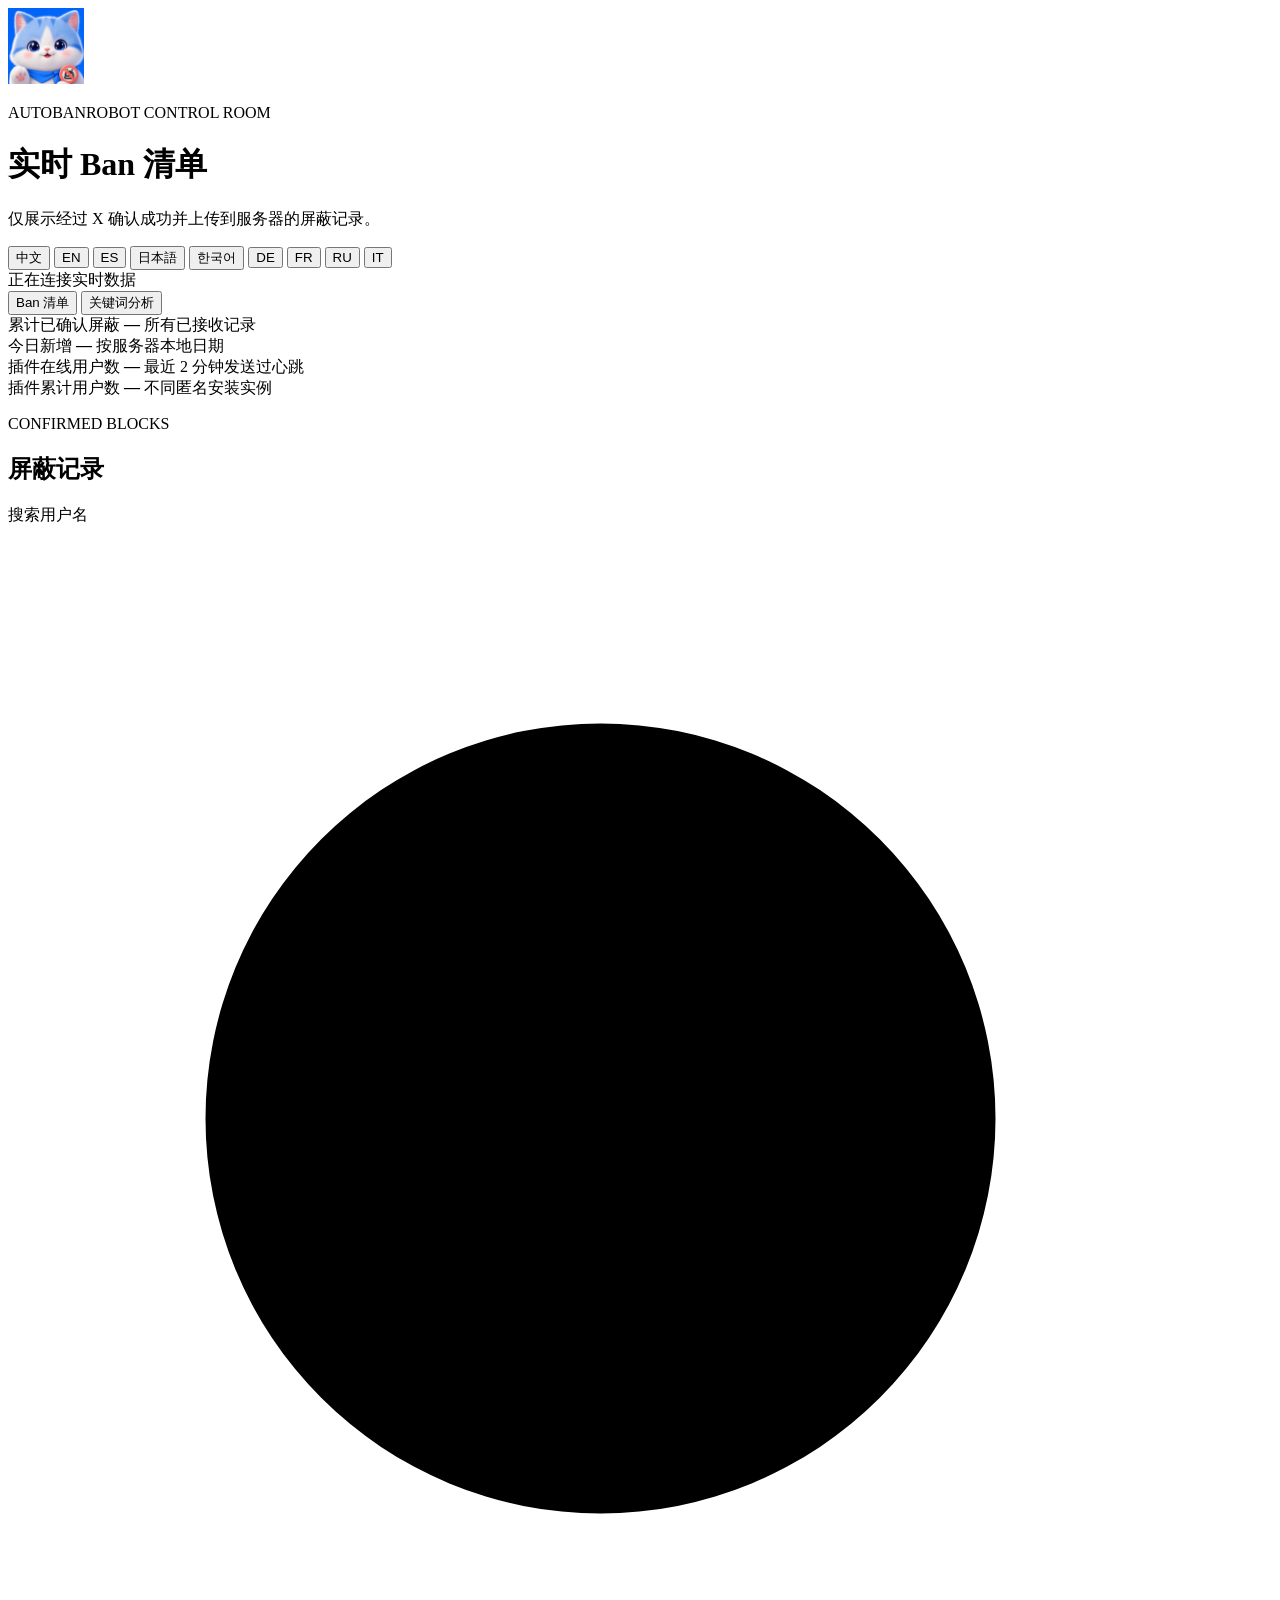
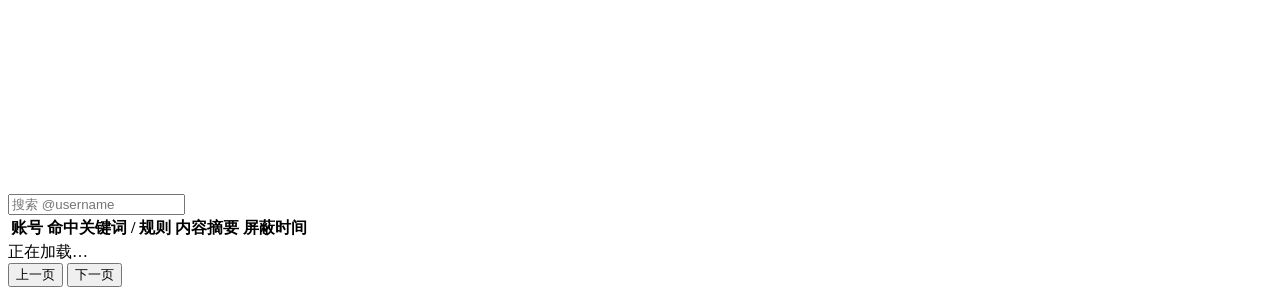
==== server/src/main/resources/static/index.html @ c9850867 "feat: rank keyword hits and spam mentions" ====
<!doctype html>
<html lang="zh-CN">
<head>
  <meta charset="utf-8">
  <meta name="viewport" content="width=device-width, initial-scale=1">
  <meta name="color-scheme" content="light">
  <title>AutoBanRobot · Ban 清单</title>
  <link rel="icon" type="image/png" href="/icon.png">
  <link rel="apple-touch-icon" href="/icon.png">
  <link rel="stylesheet" href="/styles.css">
</head>
<body>
  <main class="shell">
    <header class="hero">
      <div class="brand">
        <img src="/icon.png" alt="" width="76" height="76">
        <div>
          <p class="eyebrow">AUTOBANROBOT CONTROL ROOM</p>
          <h1 data-i18n="heroTitle">实时 Ban 清单</h1>
          <p class="subtitle" data-i18n="subtitle">仅展示经过 X 确认成功并上传到服务器的屏蔽记录。</p>
        </div>
      </div>
      <div class="hero-actions">
        <nav class="language-switcher" aria-label="Language">
          <button type="button" data-lang="zh-CN">中文</button>
          <button type="button" data-lang="en">EN</button>
          <button type="button" data-lang="es">ES</button>
          <button type="button" data-lang="ja">日本語</button>
          <button type="button" data-lang="ko">한국어</button>
          <button type="button" data-lang="de">DE</button>
          <button type="button" data-lang="fr">FR</button>
          <button type="button" data-lang="ru">RU</button>
          <button type="button" data-lang="it">IT</button>
        </nav>
        <div class="connection" id="connection">
          <span class="connection-dot"></span>
          <span id="connectionText" data-i18n="connecting">正在连接实时数据</span>
        </div>
      </div>
    </header>

    <nav class="page-tabs" aria-label="页面">
      <button class="page-tab active" type="button" data-page="bans" data-i18n="banTab">Ban 清单</button>
      <button class="page-tab" type="button" data-page="keywords" data-i18n="keywordTab">关键词分析</button>
    </nav>

    <section class="metrics" aria-label="统计">
      <article class="metric-card">
        <span class="metric-label" data-i18n="confirmedTotal">累计已确认屏蔽</span>
        <strong id="totalCount">—</strong>
        <span class="metric-note" data-i18n="allRecords">所有已接收记录</span>
      </article>
      <article class="metric-card accent">
        <span class="metric-label" data-i18n="todayAdded">今日新增</span>
        <strong id="todayCount">—</strong>
        <span class="metric-note" data-i18n="serverDate">按服务器本地日期</span>
      </article>
      <article class="metric-card">
        <span class="metric-label" data-i18n="onlineUsers">插件在线用户数</span>
        <strong id="onlineUsers">—</strong>
        <span class="metric-note" data-i18n="onlineWindow">最近 2 分钟发送过心跳</span>
      </article>
      <article class="metric-card">
        <span class="metric-label" data-i18n="cumulativeUsers">插件累计用户数</span>
        <strong id="cumulativeUsers">—</strong>
        <span class="metric-note" data-i18n="anonymousInstalls">不同匿名安装实例</span>
      </article>
    </section>

    <section class="panel page-view" id="bansPage">
      <div class="toolbar">
        <div>
          <p class="section-kicker">CONFIRMED BLOCKS</p>
          <h2 data-i18n="blockRecords">屏蔽记录</h2>
        </div>
        <label class="search">
          <span class="sr-only" data-i18n="searchLabel">搜索用户名</span>
          <svg aria-hidden="true" viewBox="0 0 24 24">
            <path d="m21 21-4.35-4.35m2.1-5.4a7.5 7.5 0 1 1-15 0 7.5 7.5 0 0 1 15 0Z"/>
          </svg>
          <input id="searchInput" type="search" placeholder="搜索 @username" data-i18n-placeholder="searchPlaceholder">
        </label>
      </div>

      <div class="table-wrap">
        <table class="ban-table">
          <thead>
            <tr>
              <th data-i18n="account">账号</th>
              <th data-i18n="matchedRule">命中关键词 / 规则</th>
              <th data-i18n="contentSummary">内容摘要</th>
              <th data-i18n="blockedAt">屏蔽时间</th>
            </tr>
          </thead>
          <tbody id="banRows"></tbody>
        </table>
        <div class="empty" id="emptyState" hidden>
          <div class="empty-icon">🐾</div>
          <h3 data-i18n="noBlocks">暂时没有屏蔽记录</h3>
          <p data-i18n="noBlocksHint">插件确认 Ban 成功后，新记录会实时出现在这里。</p>
        </div>
      </div>

      <footer class="pager">
        <span id="rangeText">正在加载…</span>
        <div>
          <button id="prevButton" type="button" data-i18n="previous">上一页</button>
          <button id="nextButton" type="button" data-i18n="next">下一页</button>
        </div>
      </footer>
    </section>

    <section class="panel page-view" id="keywordsPage" hidden>
      <div class="analytics-section">
        <div class="toolbar">
          <div>
            <p class="section-kicker">SYNC PREVIEW</p>
            <h2 data-i18n="syncPreview">可同步热门关键词</h2>
          </div>
          <p class="ranking-note" data-i18n="syncPreviewNote">插件“加载热门关键词”将获取以下内容</p>
        </div>
        <div class="table-wrap analytics-table">
          <table>
            <thead>
              <tr>
                <th data-i18n="rank">排名</th>
                <th data-i18n="syncTerm">同步屏蔽词</th>
                <th data-i18n="source">来源</th>
                <th data-i18n="count">次数</th>
              </tr>
            </thead>
            <tbody id="popularRows"></tbody>
          </table>
          <div class="empty" id="popularEmpty" hidden>
            <div class="empty-icon">📥</div>
            <h3 data-i18n="noPopularTerms">暂无可同步内容</h3>
          </div>
        </div>
      </div>

      <div class="analytics-section">
        <div class="toolbar">
          <div>
            <p class="section-kicker">KEYWORD HITS</p>
            <h2 data-i18n="keywordRanking">关键词命中排行</h2>
          </div>
          <p class="ranking-note" data-i18n="rankingNote">按命中次数排序，数据随 Ban 记录实时更新</p>
        </div>
        <div class="table-wrap analytics-table">
          <table>
            <thead>
              <tr>
                <th data-i18n="rank">排名</th>
                <th data-i18n="keyword">关键词</th>
                <th data-i18n="hitCount">命中次数</th>
              </tr>
            </thead>
            <tbody id="keywordRows"></tbody>
          </table>
          <div class="empty" id="keywordEmpty" hidden>
            <div class="empty-icon">🔎</div>
            <h3 data-i18n="noKeywords">暂无关键词统计</h3>
            <p data-i18n="noKeywordsHint">关键词命中并完成 Ban 后会自动生成排名。</p>
          </div>
        </div>
      </div>

      <div class="analytics-section">
        <div class="toolbar">
          <div>
            <p class="section-kicker">MENTION INTELLIGENCE</p>
            <h2 data-i18n="mentionRanking">@账号提及排行</h2>
          </div>
          <p class="ranking-note" data-i18n="mentionNote">统计已 Ban 垃圾内容中出现的 @账号</p>
        </div>
        <div class="table-wrap analytics-table">
          <table>
            <thead>
              <tr>
                <th data-i18n="rank">排名</th>
                <th data-i18n="mentionedAccount">被提及账号</th>
                <th data-i18n="mentionCount">提及次数</th>
              </tr>
            </thead>
            <tbody id="mentionRows"></tbody>
          </table>
          <div class="empty" id="mentionEmpty" hidden>
            <div class="empty-icon">＠</div>
            <h3 data-i18n="noMentions">暂无 @账号统计</h3>
          </div>
        </div>
      </div>
    </section>
  </main>

  <template id="rowTemplate">
    <tr>
      <td>
        <a class="account" target="_blank" rel="noreferrer">
          <span class="avatar" aria-hidden="true"></span>
          <span>
            <strong class="display-name"></strong>
            <small class="username"></small>
          </span>
        </a>
      </td>
      <td><span class="reason"></span></td>
      <td><span class="content"></span></td>
      <td><time class="blocked-at"></time></td>
    </tr>
  </template>

  <template id="keywordRowTemplate">
    <tr>
      <td><span class="rank"></span></td>
      <td><strong class="keyword"></strong></td>
      <td><span class="hit-count ranking-number"></span></td>
    </tr>
  </template>

  <template id="popularRowTemplate">
    <tr>
      <td><span class="rank"></span></td>
      <td><strong class="term"></strong></td>
      <td><span class="source"></span></td>
      <td><span class="count ranking-number"></span></td>
    </tr>
  </template>

  <template id="mentionRowTemplate">
    <tr>
      <td><span class="rank"></span></td>
      <td>
        <a class="mentioned-account" target="_blank" rel="noreferrer"></a>
      </td>
      <td><span class="mention-count ranking-number"></span></td>
    </tr>
  </template>

  <script src="/app.js" defer></script>
</body>
</html>
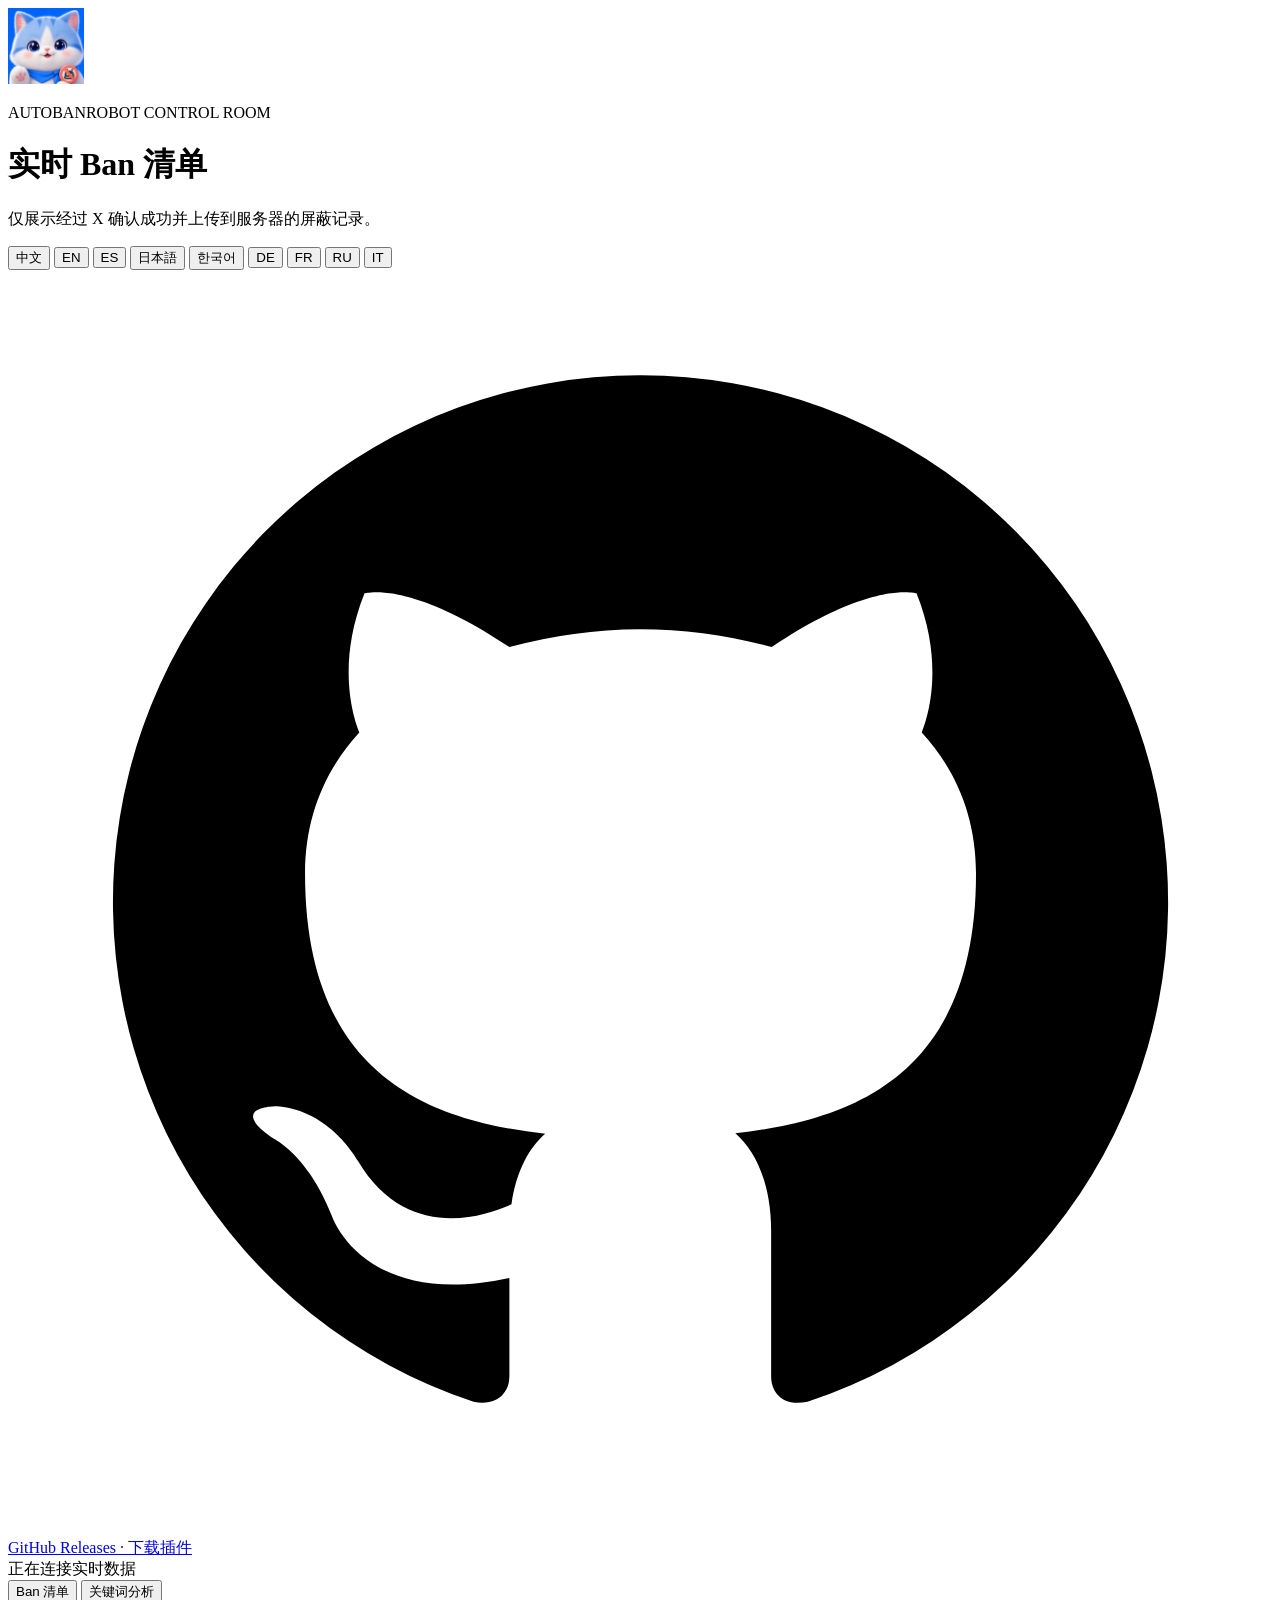
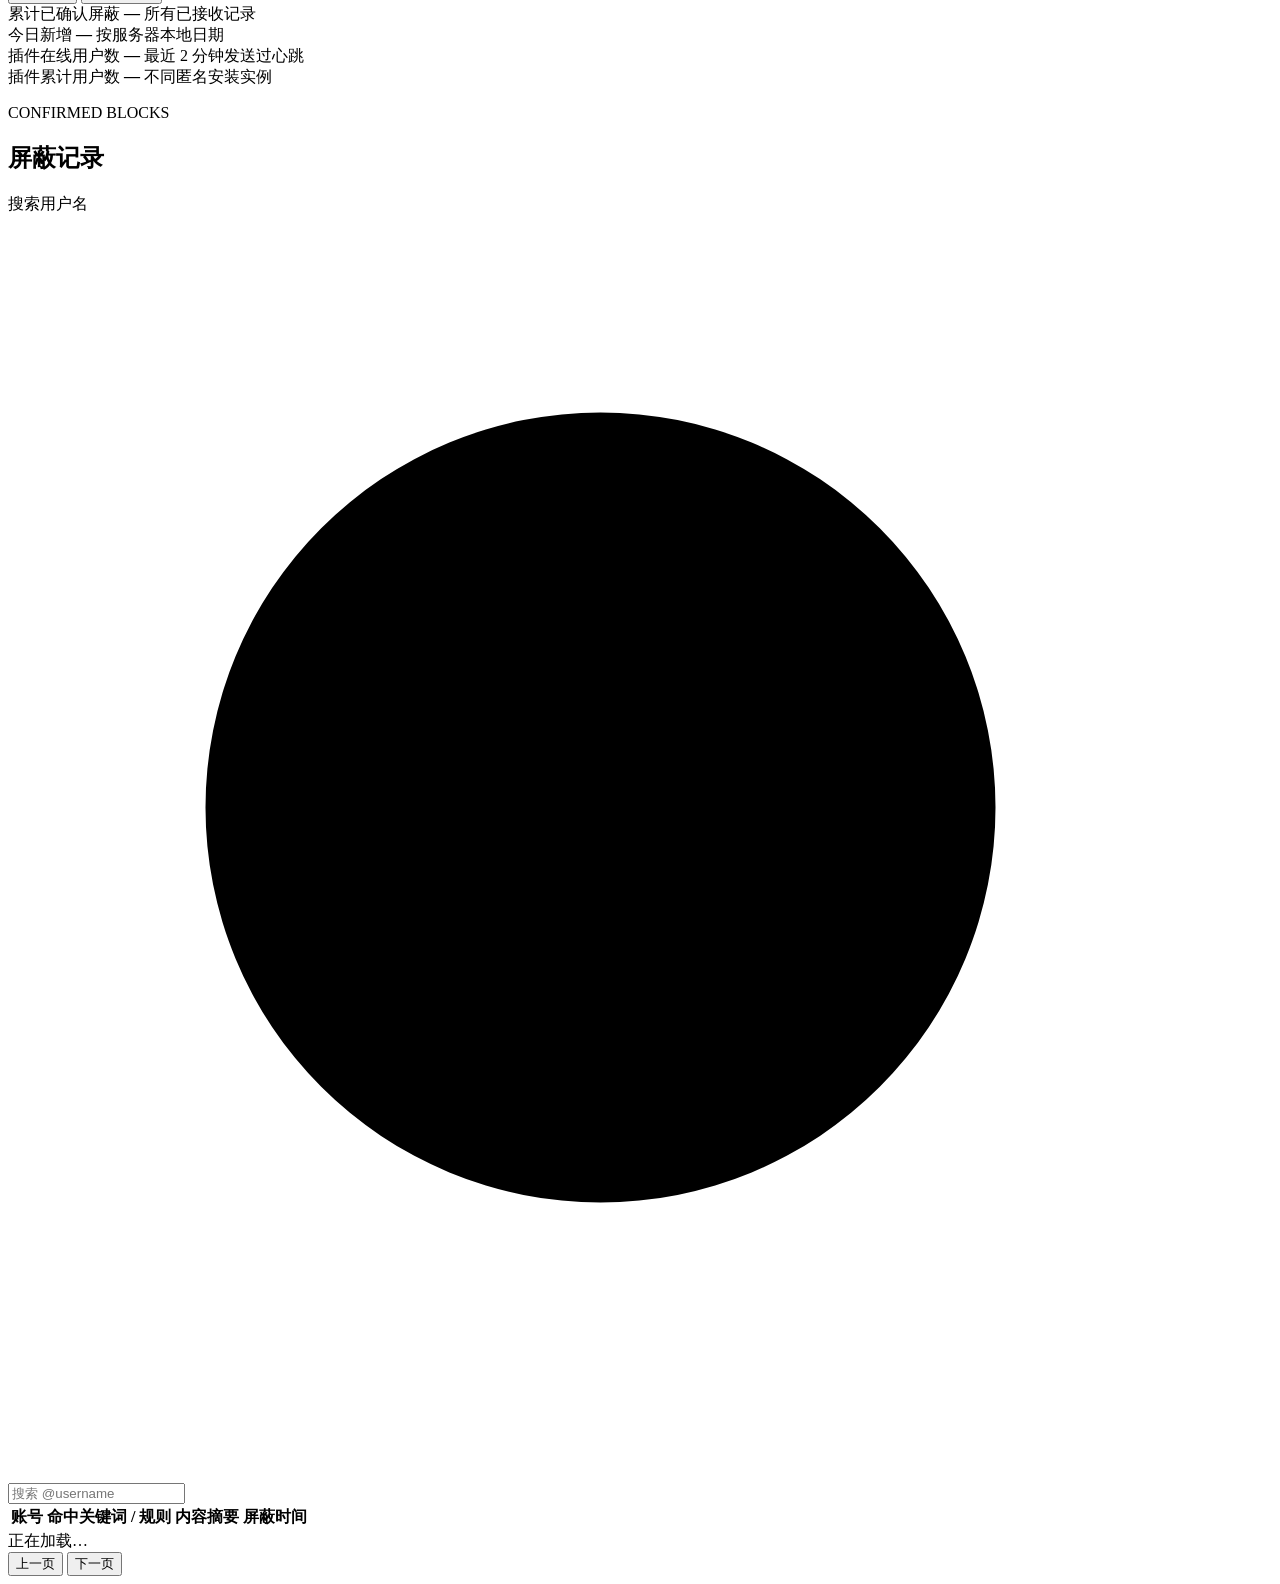
==== commit 6e73b187: "feat: link dashboard to plugin releases" ====
--- a/server/src/main/resources/static/index.html
+++ b/server/src/main/resources/static/index.html
@@ -32,9 +32,22 @@
           <button type="button" data-lang="ru">RU</button>
           <button type="button" data-lang="it">IT</button>
         </nav>
-        <div class="connection" id="connection">
-          <span class="connection-dot"></span>
-          <span id="connectionText" data-i18n="connecting">正在连接实时数据</span>
+        <div class="hero-status-row">
+          <a
+            class="release-link"
+            href="https://github.com/serenamustrich/autobanrobot/releases/latest"
+            target="_blank"
+            rel="noreferrer"
+          >
+            <svg aria-hidden="true" viewBox="0 0 24 24">
+              <path d="M12 2a10 10 0 0 0-3.16 19.49c.5.09.68-.22.68-.48v-1.87c-2.78.6-3.37-1.18-3.37-1.18-.45-1.16-1.11-1.47-1.11-1.47-.91-.62.07-.61.07-.61 1 .07 1.53 1.03 1.53 1.03.9 1.53 2.35 1.09 2.92.83.09-.65.35-1.09.64-1.34-2.22-.25-4.56-1.11-4.56-4.94 0-1.09.39-1.98 1.03-2.68-.1-.25-.45-1.27.1-2.64 0 0 .84-.27 2.75 1.02A9.55 9.55 0 0 1 12 6.82c.85 0 1.7.12 2.5.34 1.91-1.29 2.75-1.02 2.75-1.02.55 1.37.2 2.39.1 2.64.64.7 1.03 1.59 1.03 2.68 0 3.84-2.34 4.68-4.57 4.93.36.31.68.92.68 1.85v2.77c0 .27.18.58.69.48A10 10 0 0 0 12 2Z"/>
+            </svg>
+            <span data-i18n="releaseLink">GitHub Releases · 下载插件</span>
+          </a>
+          <div class="connection" id="connection">
+            <span class="connection-dot"></span>
+            <span id="connectionText" data-i18n="connecting">正在连接实时数据</span>
+          </div>
         </div>
       </div>
     </header>
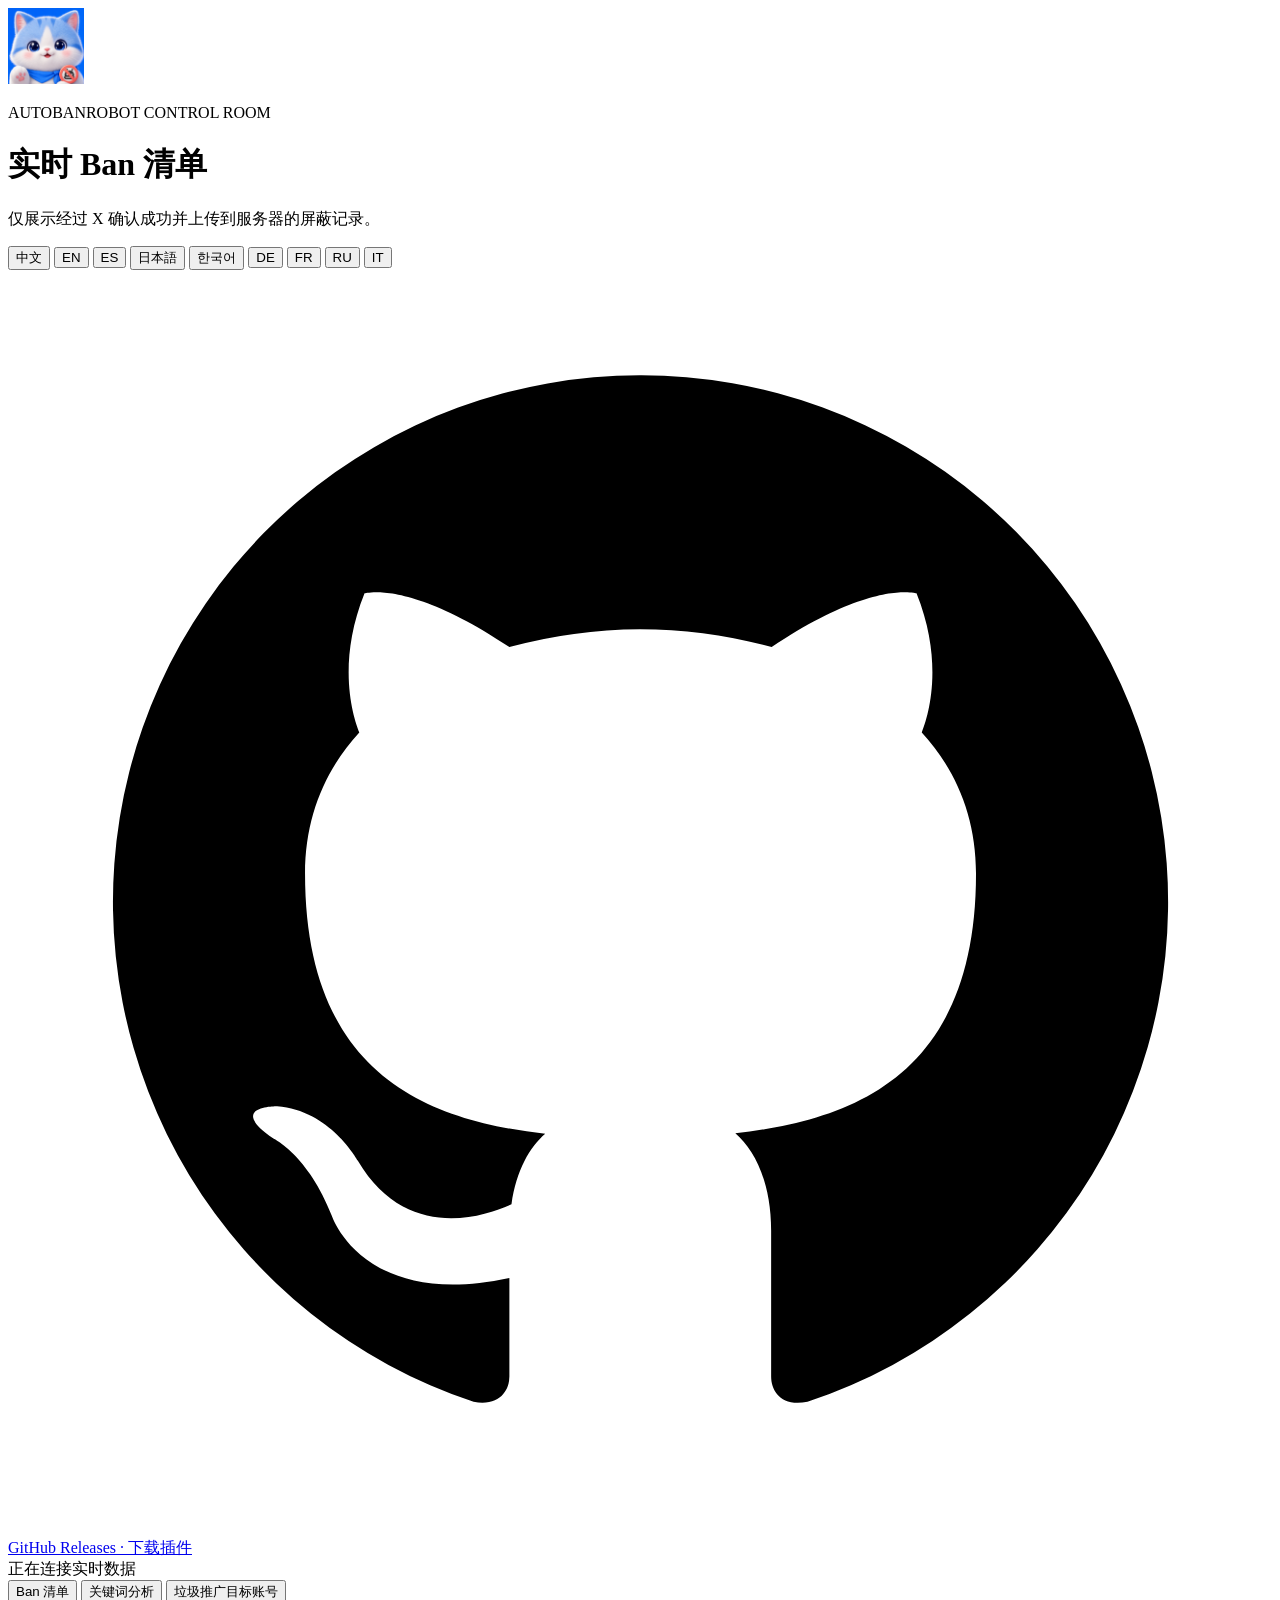
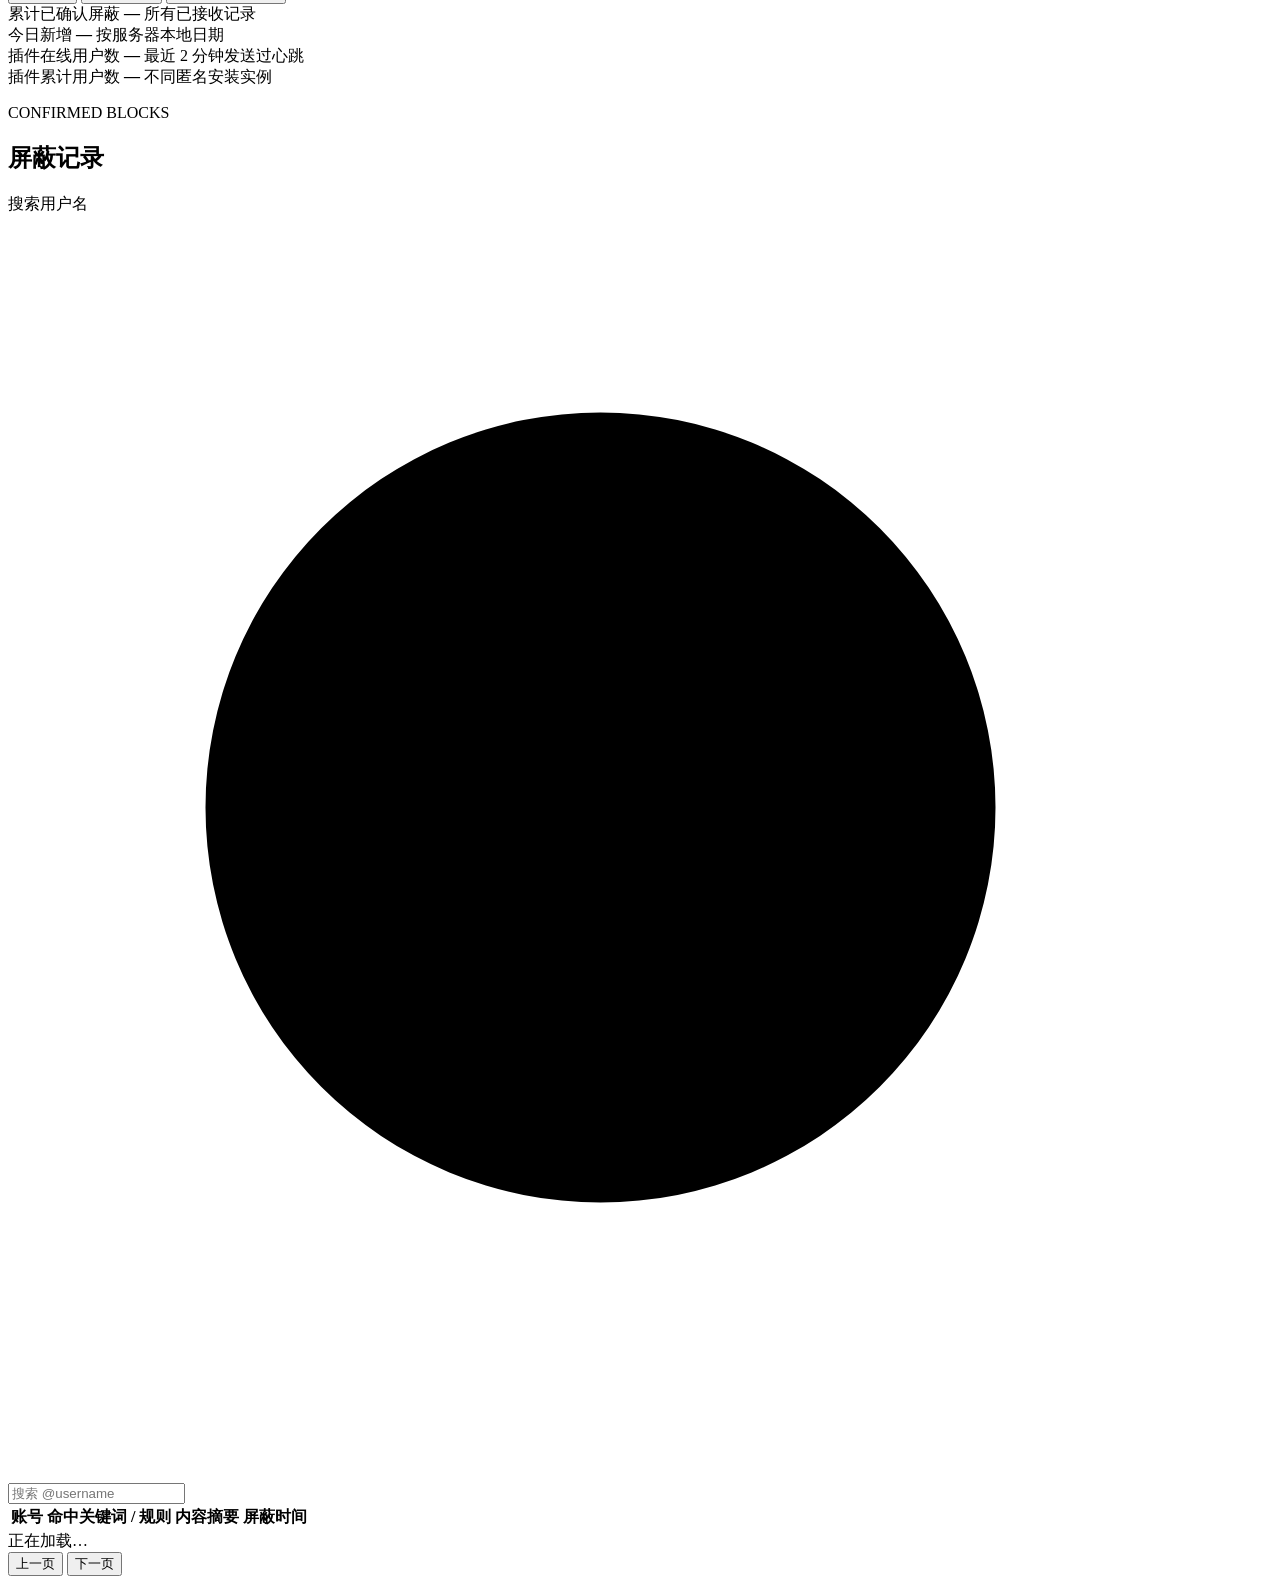
==== commit dca99be1: "feat: add promotion targets dashboard page" ====
--- a/server/src/main/resources/static/index.html
+++ b/server/src/main/resources/static/index.html
@@ -55,6 +55,7 @@
     <nav class="page-tabs" aria-label="页面">
       <button class="page-tab active" type="button" data-page="bans" data-i18n="banTab">Ban 清单</button>
       <button class="page-tab" type="button" data-page="keywords" data-i18n="keywordTab">关键词分析</button>
+      <button class="page-tab" type="button" data-page="targets" data-i18n="targetTab">垃圾推广目标账号</button>
     </nav>
 
     <section class="metrics" aria-label="统计">
@@ -178,6 +179,9 @@
         </div>
       </div>
 
+    </section>
+
+    <section class="panel page-view" id="targetsPage" hidden>
       <div class="analytics-section">
         <div class="toolbar">
           <div>
@@ -250,6 +254,19 @@
     </tr>
   </template>
 
+  <button
+    class="back-to-top"
+    id="backToTop"
+    type="button"
+    aria-label="回到顶部"
+    data-i18n-aria-label="backToTop"
+    hidden
+  >
+    <svg aria-hidden="true" viewBox="0 0 24 24">
+      <path d="m6 14 6-6 6 6"/>
+    </svg>
+  </button>
+
   <script src="/app.js" defer></script>
 </body>
 </html>
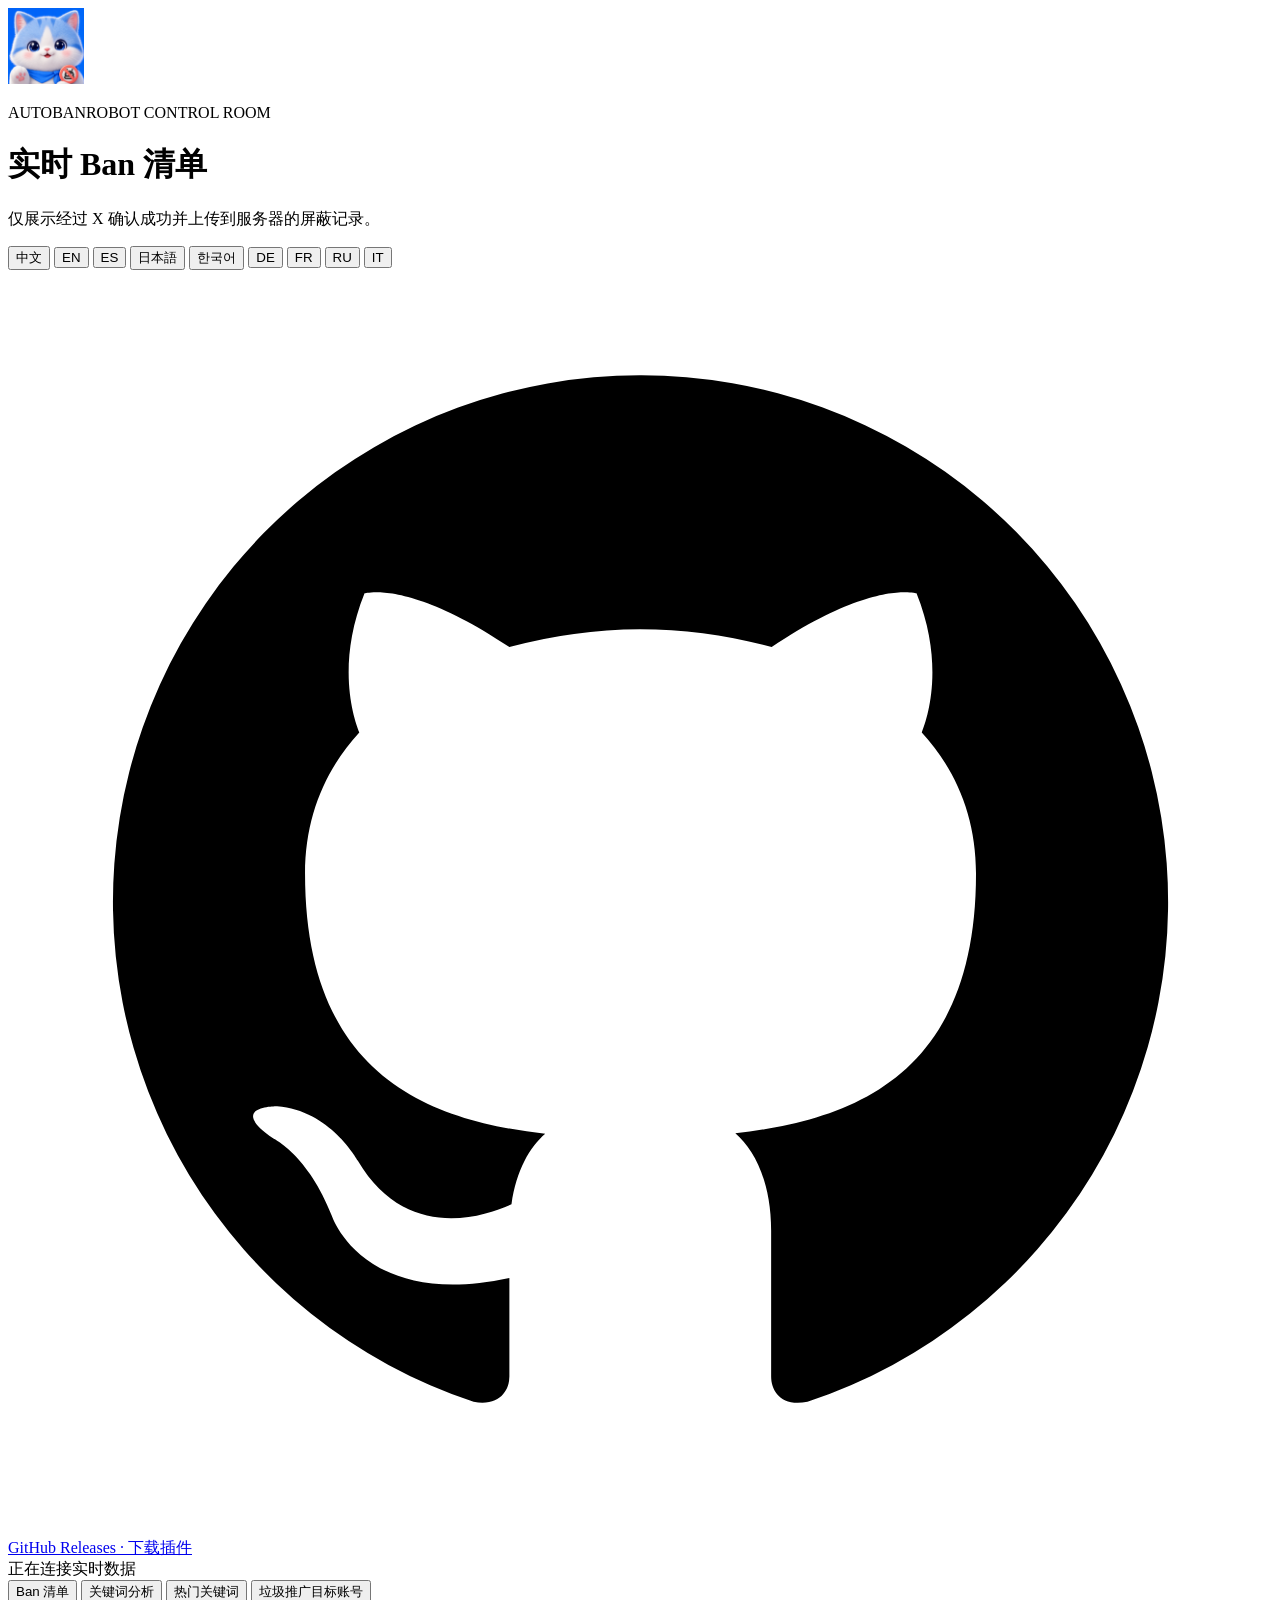
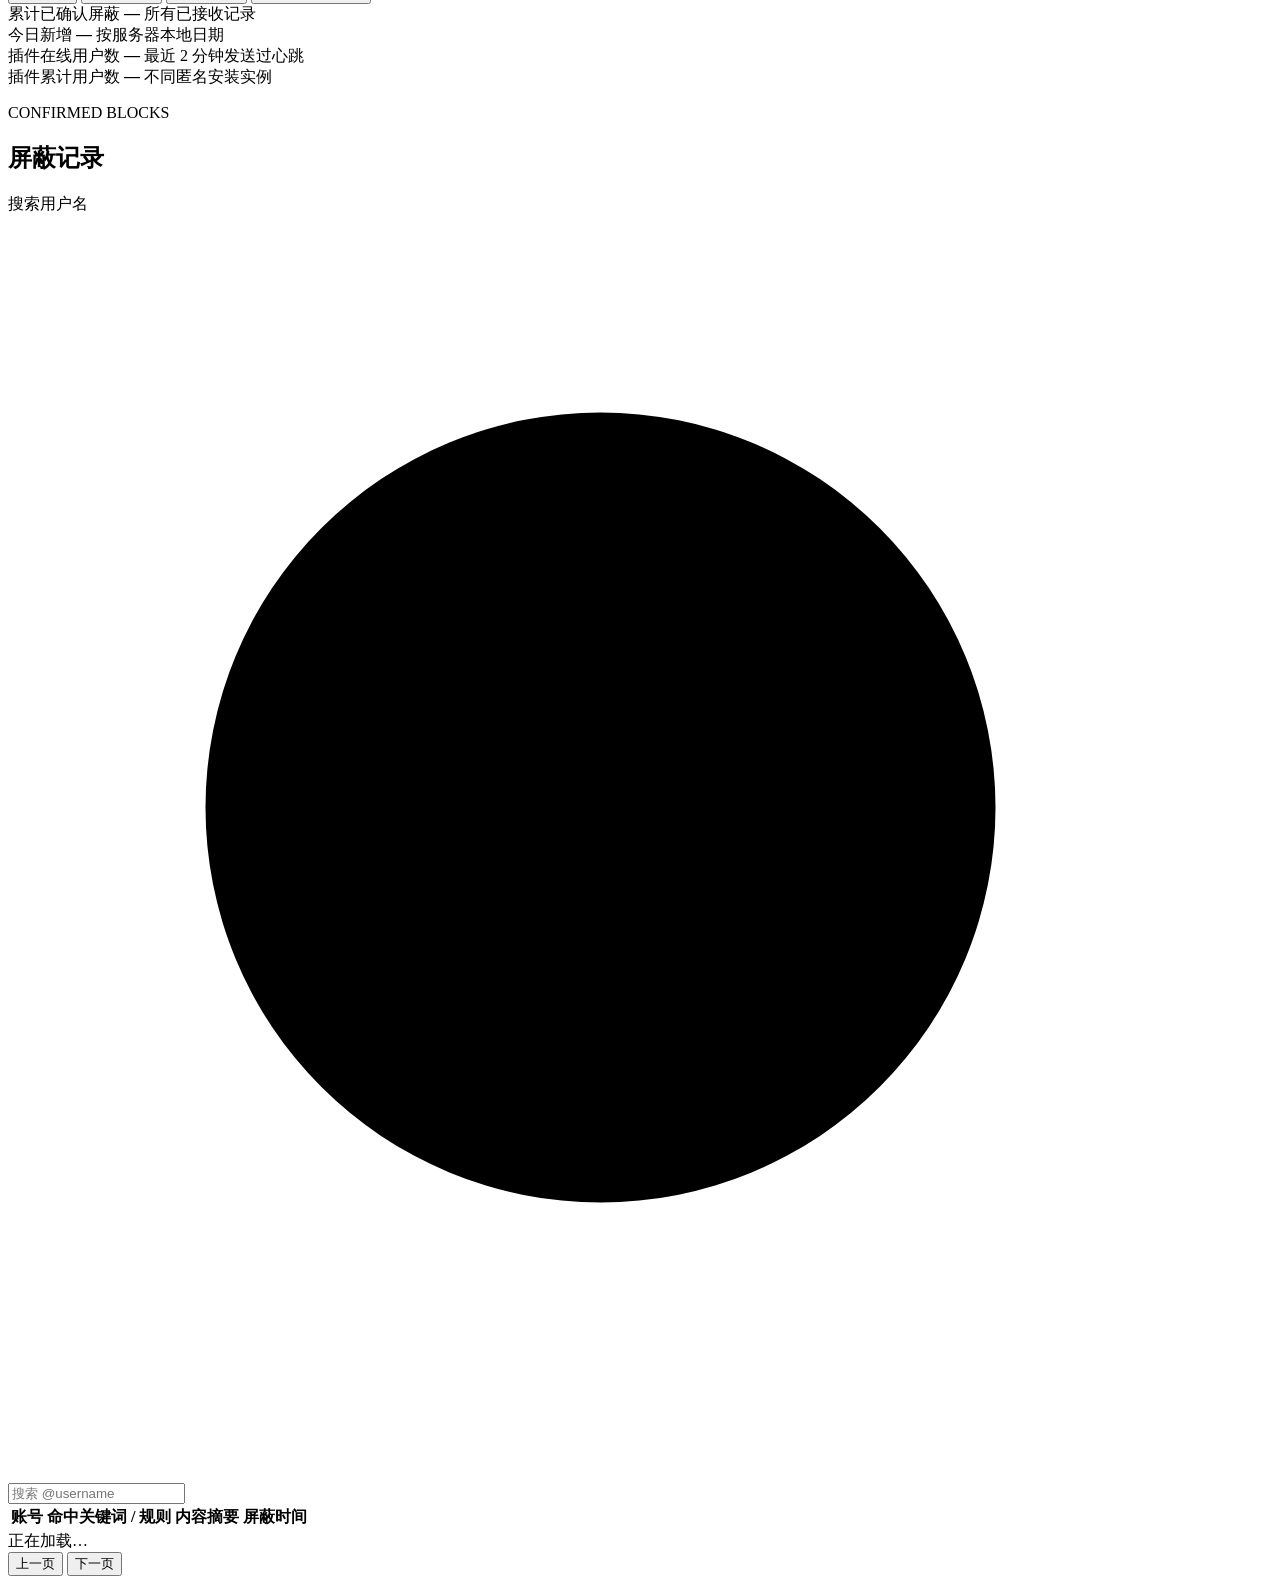
==== commit 741d4e03: "feat: separate popular keywords dashboard" ====
--- a/server/src/main/resources/static/index.html
+++ b/server/src/main/resources/static/index.html
@@ -55,6 +55,7 @@
     <nav class="page-tabs" aria-label="页面">
       <button class="page-tab active" type="button" data-page="bans" data-i18n="banTab">Ban 清单</button>
       <button class="page-tab" type="button" data-page="keywords" data-i18n="keywordTab">关键词分析</button>
+      <button class="page-tab" type="button" data-page="popular" data-i18n="popularTab">热门关键词</button>
       <button class="page-tab" type="button" data-page="targets" data-i18n="targetTab">垃圾推广目标账号</button>
     </nav>
 
@@ -128,6 +129,36 @@
       <div class="analytics-section">
         <div class="toolbar">
           <div>
+            <p class="section-kicker">KEYWORD HITS</p>
+            <h2 data-i18n="keywordRanking">关键词命中排行</h2>
+          </div>
+          <p class="ranking-note" data-i18n="rankingNote">按命中次数排序，数据随 Ban 记录实时更新</p>
+        </div>
+        <div class="table-wrap analytics-table">
+          <table>
+            <thead>
+              <tr>
+                <th data-i18n="rank">排名</th>
+                <th data-i18n="keyword">关键词</th>
+                <th data-i18n="hitCount">命中次数</th>
+              </tr>
+            </thead>
+            <tbody id="keywordRows"></tbody>
+          </table>
+          <div class="empty" id="keywordEmpty" hidden>
+            <div class="empty-icon">🔎</div>
+            <h3 data-i18n="noKeywords">暂无关键词统计</h3>
+            <p data-i18n="noKeywordsHint">关键词命中并完成 Ban 后会自动生成排名。</p>
+          </div>
+        </div>
+      </div>
+
+    </section>
+
+    <section class="panel page-view" id="popularPage" hidden>
+      <div class="analytics-section">
+        <div class="toolbar">
+          <div>
             <p class="section-kicker">SYNC PREVIEW</p>
             <h2 data-i18n="syncPreview">可同步热门关键词</h2>
           </div>
@@ -151,34 +182,6 @@
           </div>
         </div>
       </div>
-
-      <div class="analytics-section">
-        <div class="toolbar">
-          <div>
-            <p class="section-kicker">KEYWORD HITS</p>
-            <h2 data-i18n="keywordRanking">关键词命中排行</h2>
-          </div>
-          <p class="ranking-note" data-i18n="rankingNote">按命中次数排序，数据随 Ban 记录实时更新</p>
-        </div>
-        <div class="table-wrap analytics-table">
-          <table>
-            <thead>
-              <tr>
-                <th data-i18n="rank">排名</th>
-                <th data-i18n="keyword">关键词</th>
-                <th data-i18n="hitCount">命中次数</th>
-              </tr>
-            </thead>
-            <tbody id="keywordRows"></tbody>
-          </table>
-          <div class="empty" id="keywordEmpty" hidden>
-            <div class="empty-icon">🔎</div>
-            <h3 data-i18n="noKeywords">暂无关键词统计</h3>
-            <p data-i18n="noKeywordsHint">关键词命中并完成 Ban 后会自动生成排名。</p>
-          </div>
-        </div>
-      </div>
-
     </section>
 
     <section class="panel page-view" id="targetsPage" hidden>
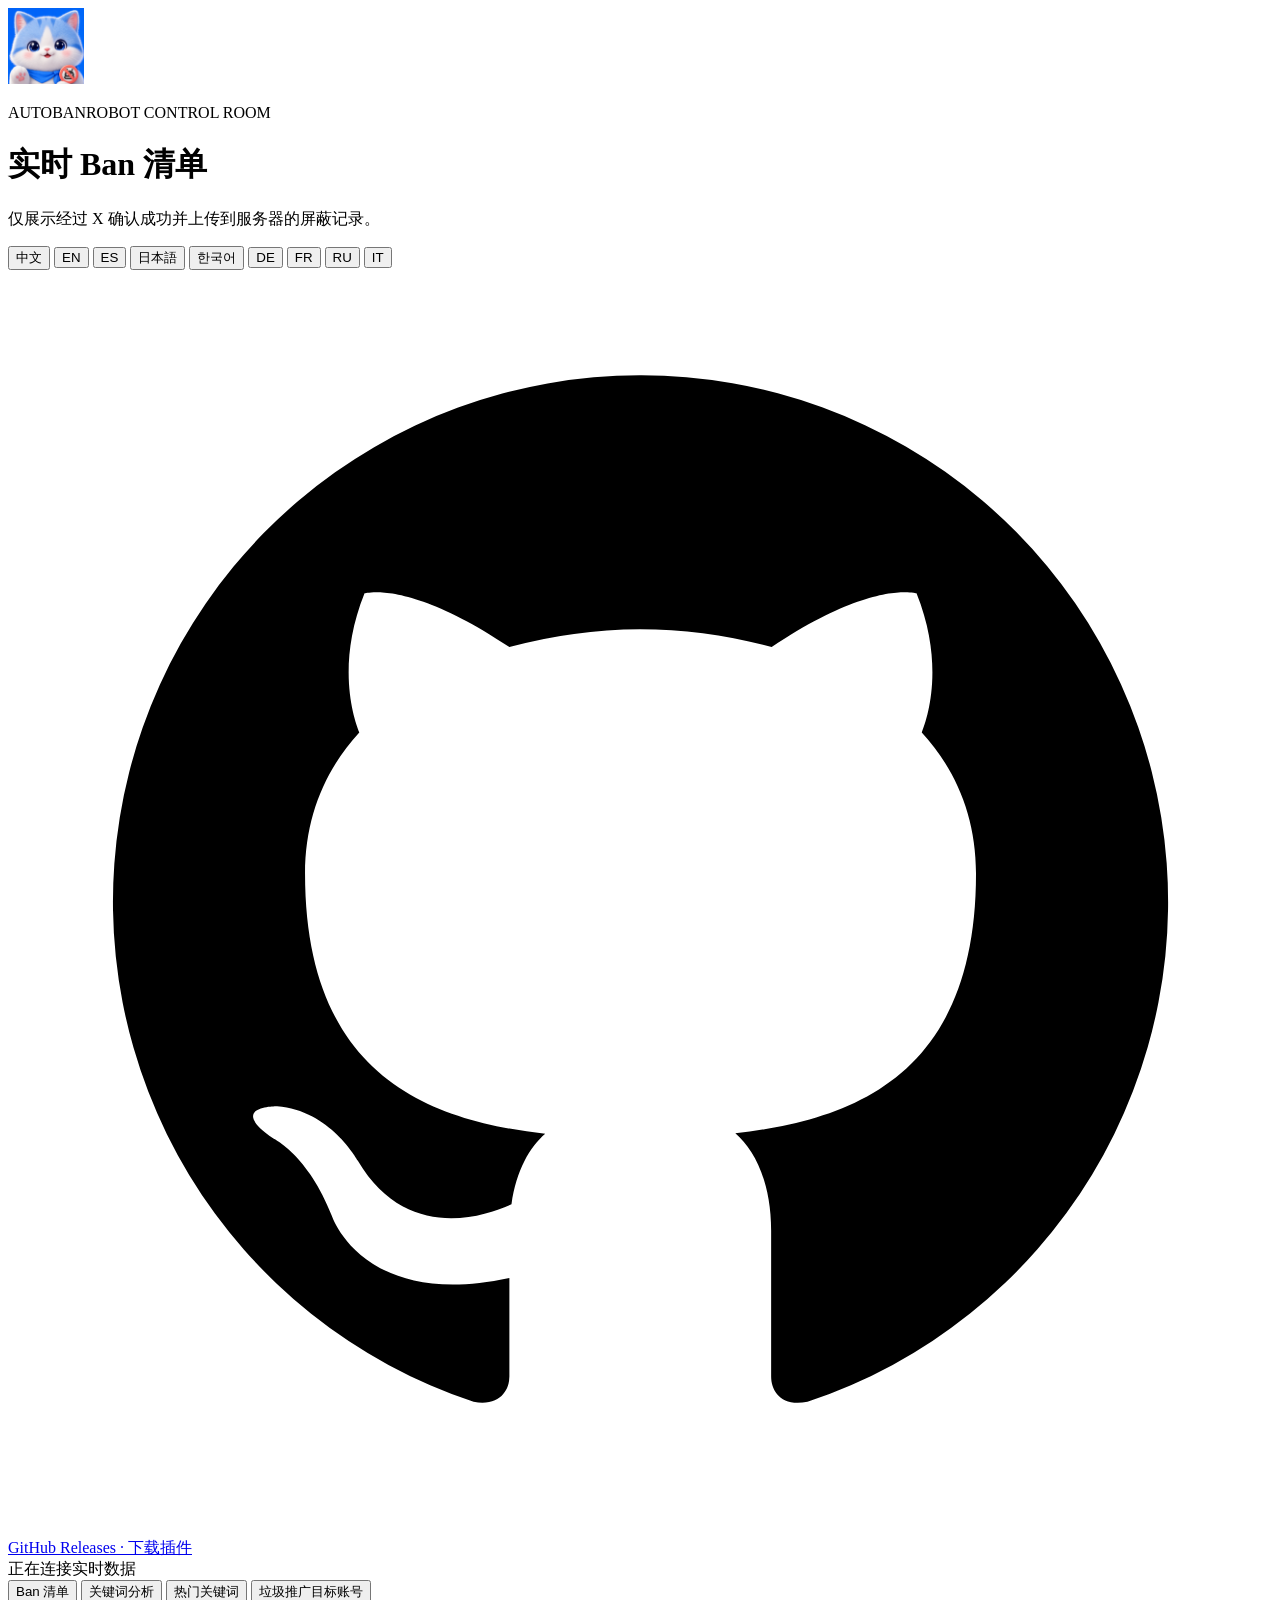
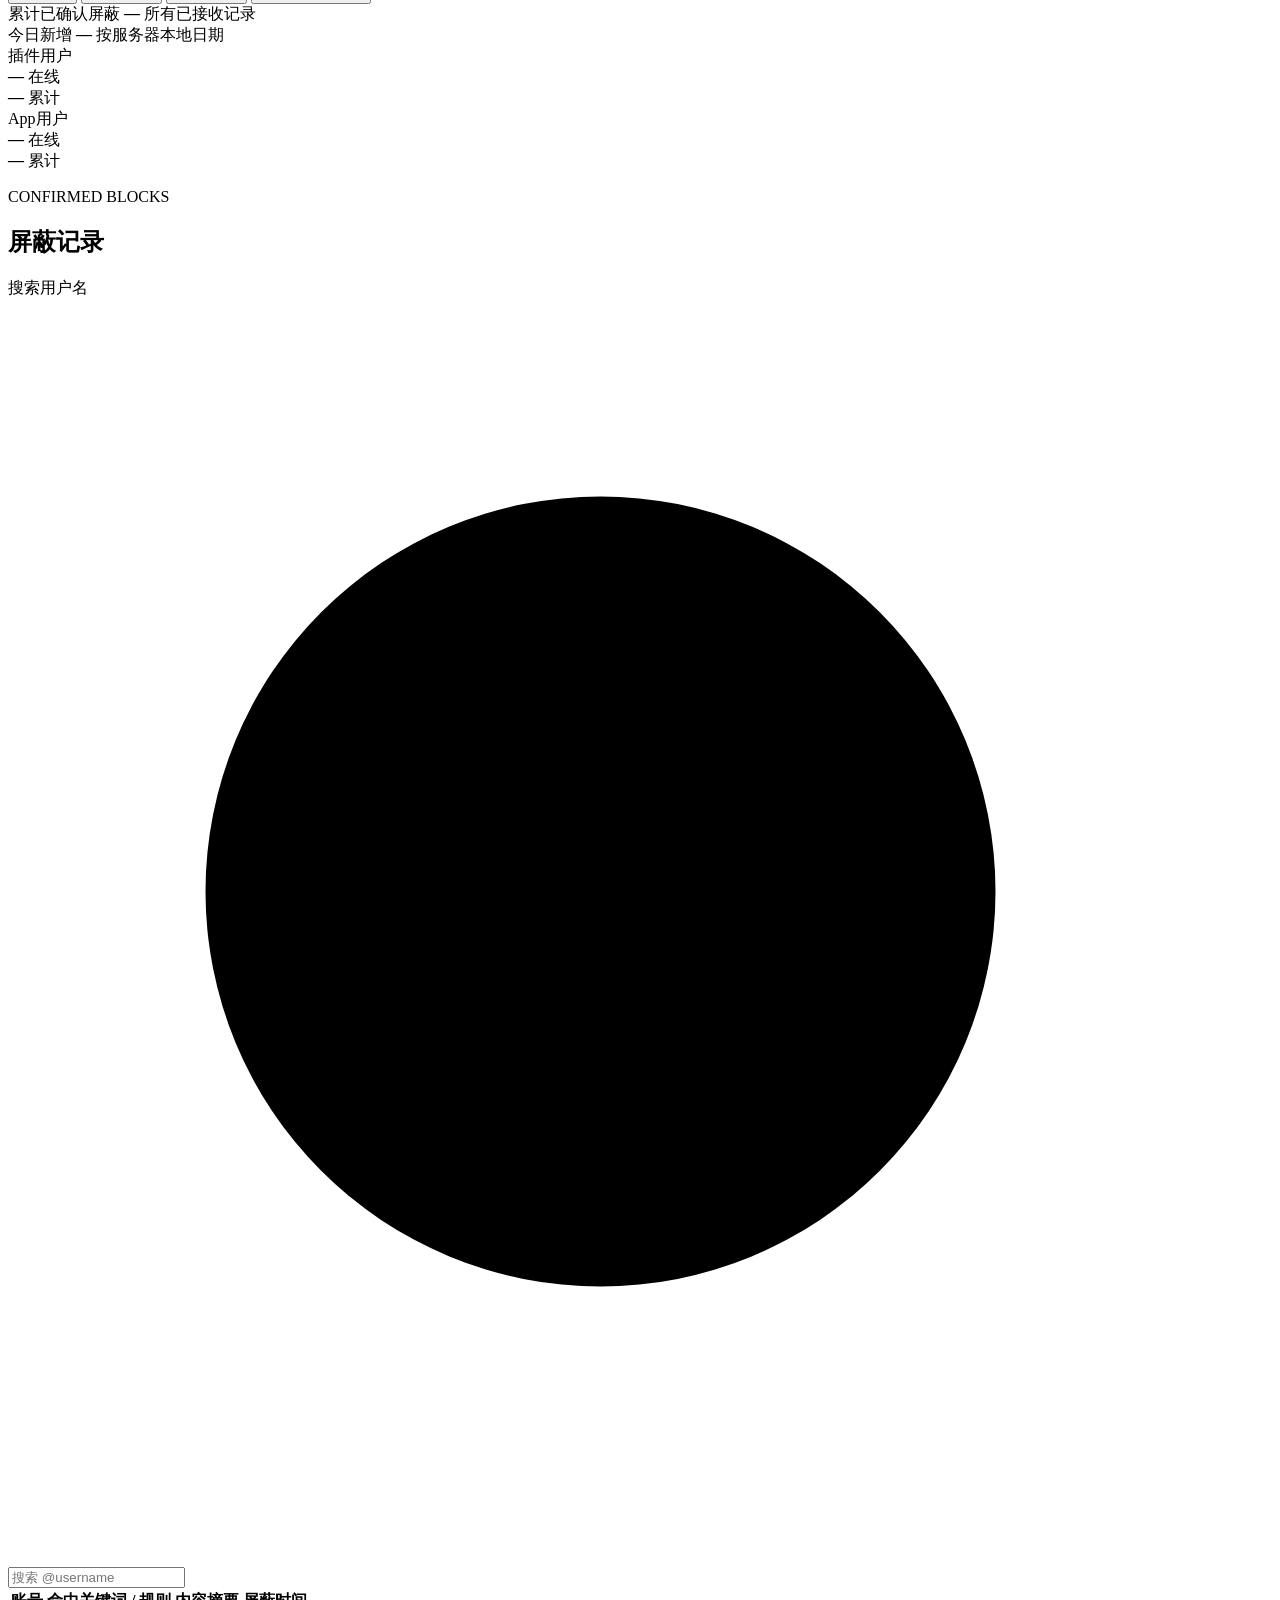
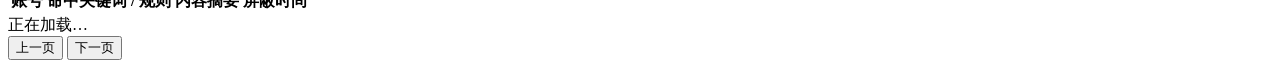
==== commit 626da0e2: "feat: unify Android block queue and client stats" ====
--- a/server/src/main/resources/static/index.html
+++ b/server/src/main/resources/static/index.html
@@ -71,14 +71,30 @@
         <span class="metric-note" data-i18n="serverDate">按服务器本地日期</span>
       </article>
       <article class="metric-card">
-        <span class="metric-label" data-i18n="onlineUsers">插件在线用户数</span>
-        <strong id="onlineUsers">—</strong>
-        <span class="metric-note" data-i18n="onlineWindow">最近 2 分钟发送过心跳</span>
+        <span class="metric-label" data-i18n="pluginUsers">插件用户</span>
+        <div class="metric-pair">
+          <div>
+            <strong id="pluginOnlineUsers">—</strong>
+            <span class="metric-note" data-i18n="onlineLabel">在线</span>
+          </div>
+          <div>
+            <strong id="pluginCumulativeUsers">—</strong>
+            <span class="metric-note" data-i18n="cumulativeLabel">累计</span>
+          </div>
+        </div>
       </article>
       <article class="metric-card">
-        <span class="metric-label" data-i18n="cumulativeUsers">插件累计用户数</span>
-        <strong id="cumulativeUsers">—</strong>
-        <span class="metric-note" data-i18n="anonymousInstalls">不同匿名安装实例</span>
+        <span class="metric-label" data-i18n="appUsers">App用户</span>
+        <div class="metric-pair">
+          <div>
+            <strong id="appOnlineUsers">—</strong>
+            <span class="metric-note" data-i18n="onlineLabel">在线</span>
+          </div>
+          <div>
+            <strong id="appCumulativeUsers">—</strong>
+            <span class="metric-note" data-i18n="cumulativeLabel">累计</span>
+          </div>
+        </div>
       </article>
     </section>
 
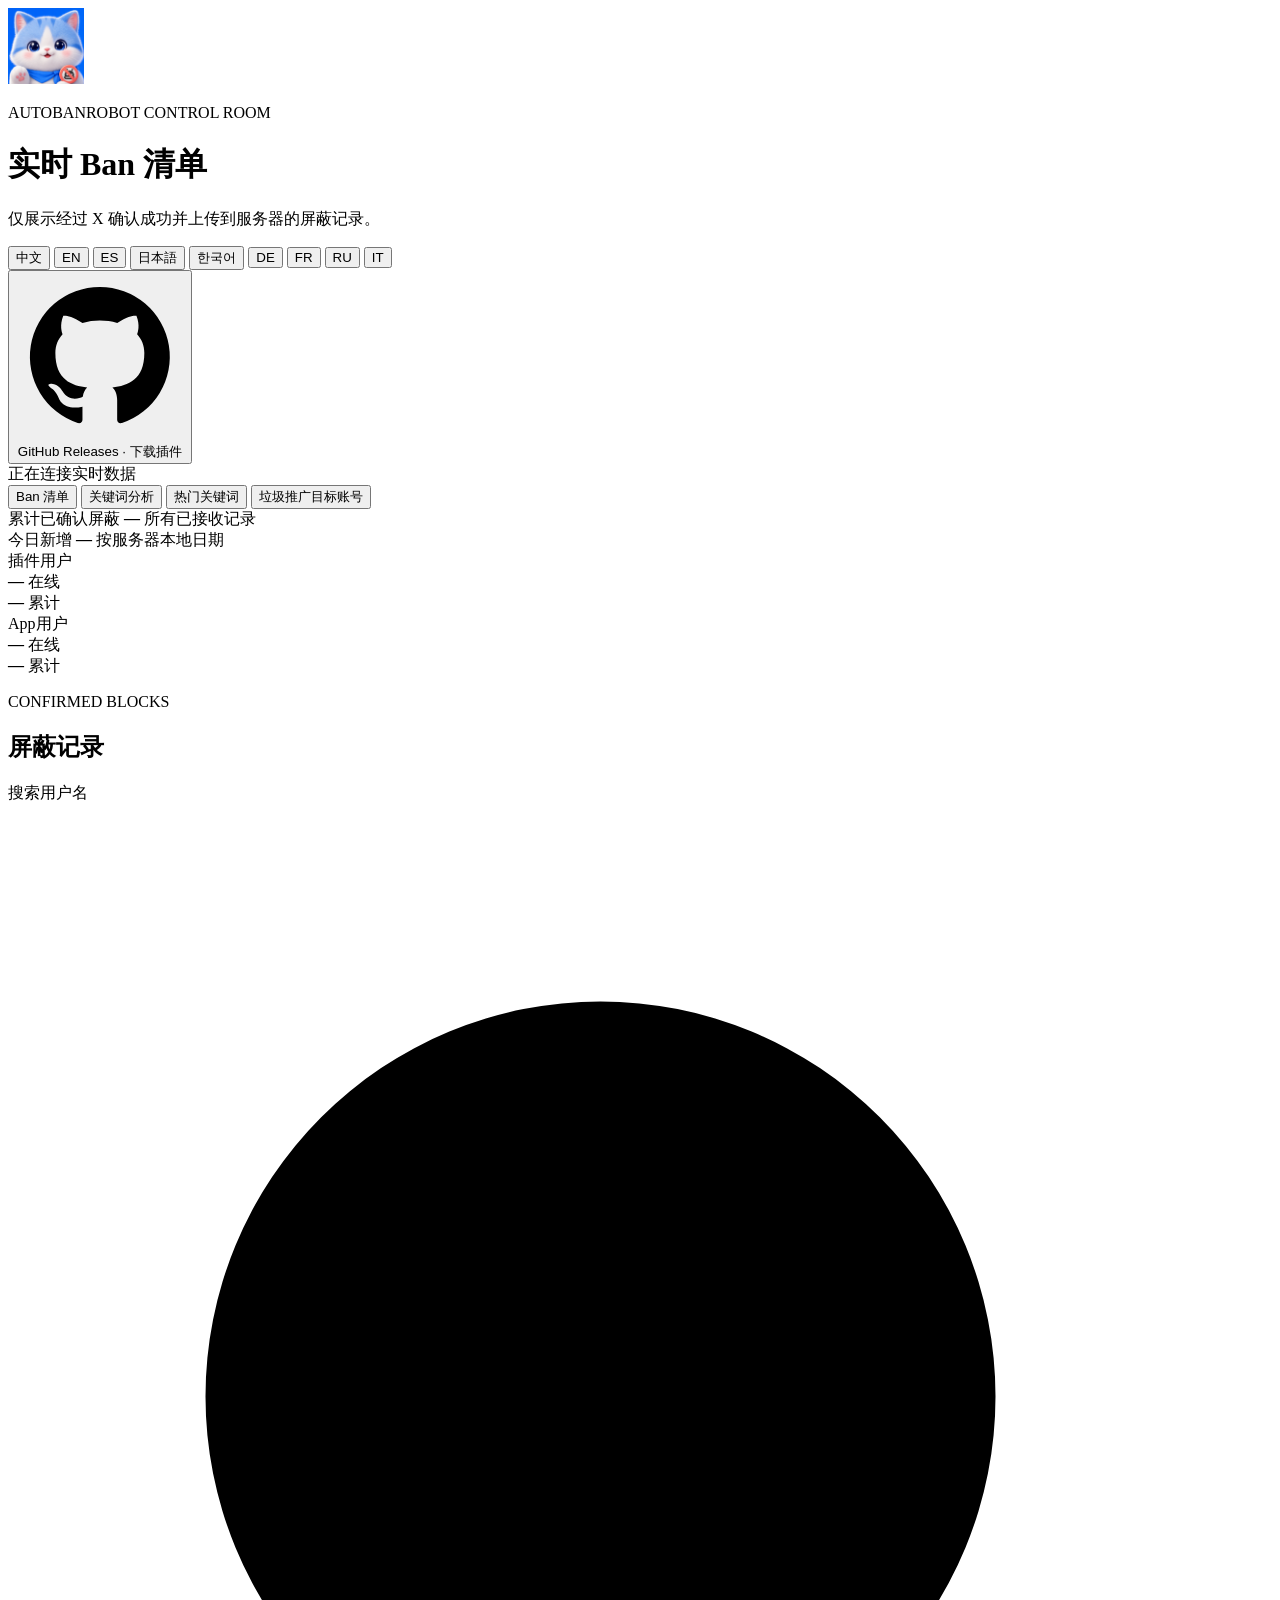
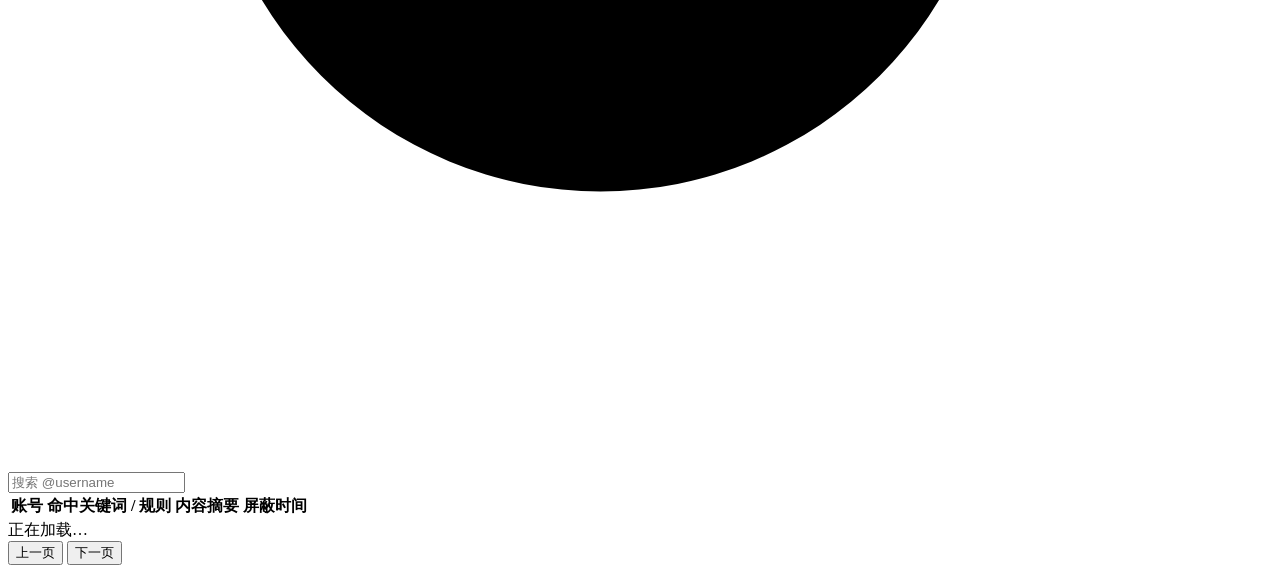
==== commit 868a0c0b: "feat: add hot rule engine and account platform" ====
--- a/server/src/main/resources/static/index.html
+++ b/server/src/main/resources/static/index.html
@@ -33,17 +33,16 @@
           <button type="button" data-lang="it">IT</button>
         </nav>
         <div class="hero-status-row">
-          <a
+          <button
+            id="releaseLink"
+            type="button"
             class="release-link"
-            href="https://github.com/serenamustrich/autobanrobot/releases/latest"
-            target="_blank"
-            rel="noreferrer"
           >
             <svg aria-hidden="true" viewBox="0 0 24 24">
               <path d="M12 2a10 10 0 0 0-3.16 19.49c.5.09.68-.22.68-.48v-1.87c-2.78.6-3.37-1.18-3.37-1.18-.45-1.16-1.11-1.47-1.11-1.47-.91-.62.07-.61.07-.61 1 .07 1.53 1.03 1.53 1.03.9 1.53 2.35 1.09 2.92.83.09-.65.35-1.09.64-1.34-2.22-.25-4.56-1.11-4.56-4.94 0-1.09.39-1.98 1.03-2.68-.1-.25-.45-1.27.1-2.64 0 0 .84-.27 2.75 1.02A9.55 9.55 0 0 1 12 6.82c.85 0 1.7.12 2.5.34 1.91-1.29 2.75-1.02 2.75-1.02.55 1.37.2 2.39.1 2.64.64.7 1.03 1.59 1.03 2.68 0 3.84-2.34 4.68-4.57 4.93.36.31.68.92.68 1.85v2.77c0 .27.18.58.69.48A10 10 0 0 0 12 2Z"/>
             </svg>
             <span data-i18n="releaseLink">GitHub Releases · 下载插件</span>
-          </a>
+          </button>
           <div class="connection" id="connection">
             <span class="connection-dot"></span>
             <span id="connectionText" data-i18n="connecting">正在连接实时数据</span>
